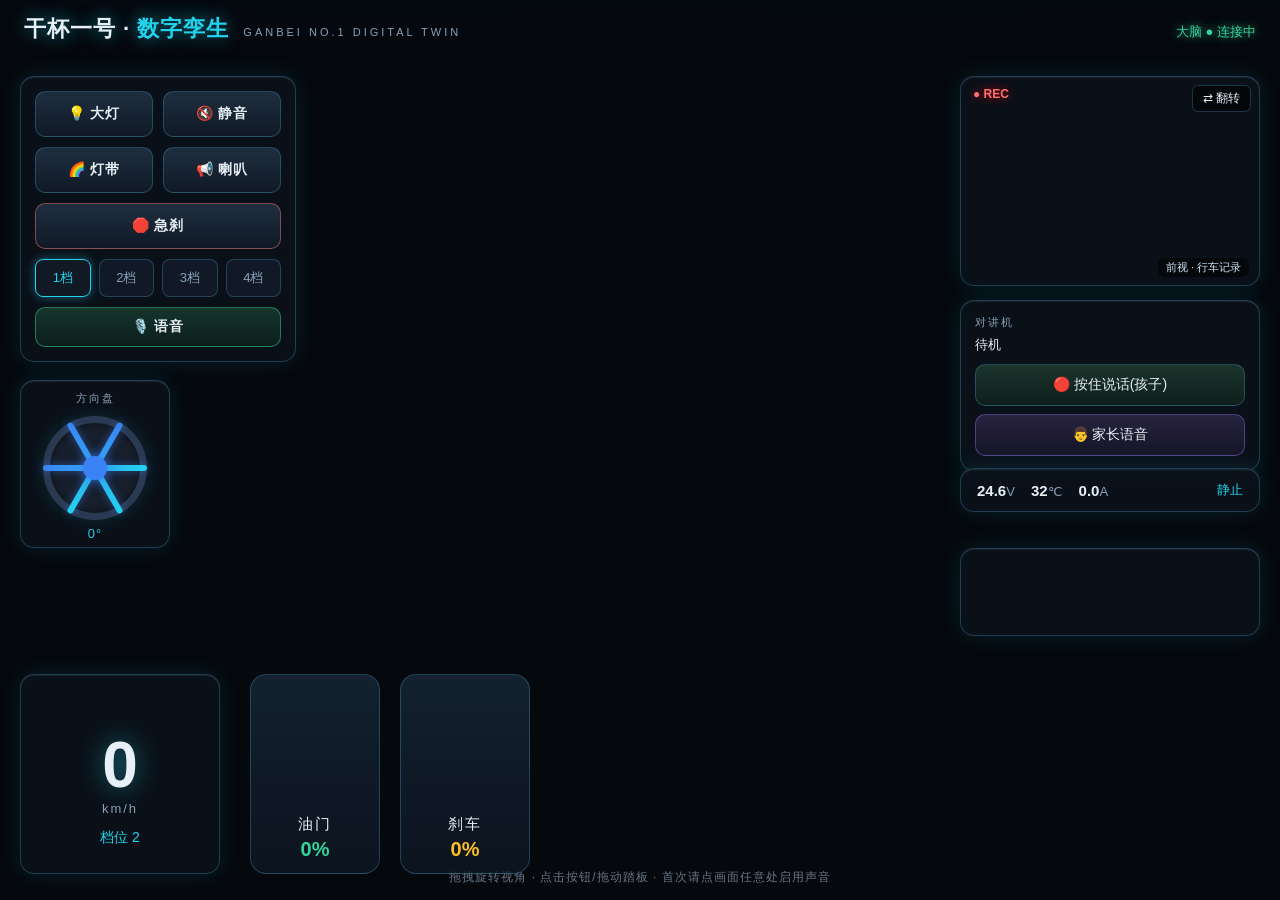
==== software/raspberry_pi/digital_twin/frontend/index.html @ b24187d3 "Replace procedural kart with real ferrari GLB model + GLTFLoader - vendor/ferrari.glb (three.js offi" ====
<!DOCTYPE html>
<html lang="zh">
<head>
  <meta charset="UTF-8">
  <meta name="viewport" content="width=device-width, initial-scale=1.0">
  <title>干杯一号 · 数字孪生驾驶舱</title>
  <link rel="stylesheet" href="style.css">
</head>
<body>
  <!-- Three.js 3D 场景 -->
  <div id="scene"></div>

  <!-- 顶部标题栏 -->
  <header id="hud-top">
    <div class="title">干杯一号 · <span class="accent">数字孪生</span></div>
    <div class="sub">GANBEI NO.1 DIGITAL TWIN</div>
    <div id="status-brain">大脑 ● 连接中</div>
  </header>

  <!-- 中控台按钮 -->
  <div id="controls" class="hud-panel">
    <button class="ctrl" data-key="light">💡 大灯</button>
    <button class="ctrl" data-key="mute">🔇 静音</button>
    <button class="ctrl" data-key="strip">🌈 灯带</button>
    <button class="ctrl" data-key="horn">📢 喇叭</button>
    <button class="ctrl danger" data-key="ebrk">🛑 急刹</button>
    <div id="gears">
      <button class="gear active" data-g="1">1档</button>
      <button class="gear" data-g="2">2档</button>
      <button class="gear" data-g="3">3档</button>
      <button class="gear" data-g="4">4档</button>
    </div>
    <button class="ctrl" id="btn-voice">🎙️ 语音</button>
  </div>

  <!-- 速度表 -->
  <div id="speedometer" class="hud-panel">
    <div class="ring"><div class="ring-mask"></div></div>
    <div id="speed-num">0</div>
    <div id="speed-unit">km/h</div>
    <div id="gear-label">档位 2</div>
  </div>

  <!-- 踏板 -->
  <div id="pedals">
    <div class="pedal" id="throttle"><span class="p-label">油门</span><span class="p-val">0%</span></div>
    <div class="pedal brake" id="brake"><span class="p-label">刹车</span><span class="p-val">0%</span></div>
  </div>

  <!-- 摄像头（真实 PC 摄像头） -->
  <div id="camera-box" class="hud-panel">
    <video id="cam" autoplay playsinline muted></video>
    <div class="cam-rect" id="cam-rec">● REC</div>
    <button class="mini" id="cam-flip">⇄ 翻转</button>
    <div class="cam-mode" id="cam-mode">前视 · 行车记录</div>
  </div>

  <!-- 对讲机 -->
  <div id="talk-box" class="hud-panel">
    <div class="talk-title">对讲机</div>
    <div id="talk-status">待机</div>
    <button class="talk" id="talk-btn">🔴 按住说话(孩子)</button>
    <button class="talk alt" id="parent-btn">👨 家长语音</button>
  </div>

  <!-- 方向盘 -->
  <div id="steering" class="hud-panel">
    <div class="steer-title">方向盘</div>
    <div id="wheel">
      <div class="spoke s1"></div>
      <div class="spoke s2"></div>
      <div class="spoke s3"></div>
      <div class="hub"></div>
    </div>
    <div id="steer-val">0°</div>
  </div>

  <!-- 车辆数据 -->
  <div id="data" class="hud-panel">
    <span><b id="d-volt">24.6</b>V</span>
    <span><b id="d-temp">32</b>℃</span>
    <span><b id="d-amp">0.0</b>A</span>
    <span id="d-state">静止</span>
  </div>

  <!-- 事件日志 -->
  <div id="log" class="hud-panel"></div>

  <!-- 操作提示 -->
  <div id="tip">拖拽旋转视角 · 点击按钮/拖动踏板 · 首次请点画面任意处启用声音</div>

  <script src="vendor/three.min.js"></script>
  <script src="vendor/GLTFLoader.js"></script>
  <script src="app.js"></script>
</body>
</html>
---- software/raspberry_pi/digital_twin/frontend/style.css ----
/* ============ 干杯一号 · 数字孪生驾驶舱 HUD ============ */
* { margin: 0; padding: 0; box-sizing: border-box; user-select: none; }

:root {
  --cyan: #22d3ee;
  --blue: #3b82f6;
  --green: #34d399;
  --yellow: #fbbf24;
  --red: #f87171;
  --text: #e8f0f7;
  --dim: #8aa0b8;
  --panel-bg: rgba(13, 20, 30, 0.72);
  --panel-border: rgba(90, 200, 255, 0.25);
}

body {
  background: #05080d;
  font-family: "Segoe UI", "Microsoft YaHei", sans-serif;
  color: var(--text);
  overflow: hidden;
  height: 100vh;
  width: 100vw;
}

/* ============ 3D 场景 ============ */
#scene { position: fixed; inset: 0; z-index: 0; }
#scene canvas { display: block; }

/* ============ HUD 通用 ============ */
.hud-panel {
  position: fixed;
  background: var(--panel-bg);
  border: 1px solid var(--panel-border);
  border-radius: 14px;
  backdrop-filter: blur(10px);
  box-shadow: 0 0 24px rgba(34, 211, 238, 0.12), inset 0 1px 0 rgba(255,255,255,0.08);
}

/* ============ 顶部 ============ */
#hud-top {
  position: fixed; top: 0; left: 0; right: 0; z-index: 10;
  padding: 14px 24px;
  display: flex; align-items: baseline; gap: 14px;
  background: linear-gradient(180deg, rgba(5,10,16,0.9), transparent);
}
#hud-top .title { font-size: 22px; font-weight: 700; letter-spacing: 1px;
  text-shadow: 0 0 18px rgba(34,211,238,0.6); }
#hud-top .accent { color: var(--cyan); }
#hud-top .sub { color: var(--dim); font-size: 11px; letter-spacing: 3px; }
#status-brain { margin-left: auto; font-size: 13px; color: var(--green);
  text-shadow: 0 0 10px rgba(52,211,153,0.8); }

/* ============ 中控台 ============ */
#controls {
  top: 76px; left: 20px; z-index: 10;
  padding: 14px;
  display: grid; grid-template-columns: repeat(2, 118px);
  gap: 10px;
}
.ctrl {
  height: 46px;
  border-radius: 10px;
  border: 1px solid var(--panel-border);
  background: linear-gradient(180deg, rgba(40,60,80,0.7), rgba(20,30,44,0.7));
  color: var(--text); font-size: 14px; font-weight: 600;
  cursor: pointer; letter-spacing: 1px;
  transition: all .12s;
}
.ctrl:hover { transform: translateY(-1px); box-shadow: 0 0 14px rgba(34,211,238,0.4); }
.ctrl:active { transform: scale(.96); }
.ctrl.on { background: linear-gradient(180deg, rgba(34,211,238,0.4), rgba(59,130,246,0.4));
  border-color: var(--cyan); box-shadow: 0 0 16px rgba(34,211,238,0.5); }
.ctrl.danger { border-color: rgba(248,113,113,0.5); grid-column: 1 / 3; }
.ctrl.danger.on { background: linear-gradient(180deg, rgba(248,113,113,0.5), rgba(190,40,40,0.5)); }
#gears { grid-column: 1 / 3; display: flex; gap: 8px; justify-content: space-between; }
.gear { flex: 1; height: 38px; border-radius: 8px; border: 1px solid var(--panel-border);
  background: rgba(20,30,44,0.7); color: var(--dim); cursor: pointer; font-size: 13px; }
.gear.active { color: var(--cyan); border-color: var(--cyan);
  box-shadow: 0 0 10px rgba(34,211,238,0.4); }
#btn-voice { grid-column: 1 / 3; height: 40px; border-color: rgba(52,211,153,0.5);
  background: linear-gradient(180deg, rgba(30,80,60,0.6), rgba(15,40,30,0.6)); }
#btn-voice.flash { animation: flash 0.8s; }
@keyframes flash { 50% { box-shadow: 0 0 30px rgba(52,211,153,0.9); } }

/* ============ 速度表 ============ */
#speedometer {
  bottom: 26px; left: 20px; z-index: 10;
  width: 200px; height: 200px;
  display: flex; flex-direction: column; align-items: center; justify-content: center;
}
#speed-num { font-size: 64px; font-weight: 800; color: var(--text);
  text-shadow: 0 0 24px rgba(34,211,238,0.5); line-height: 1; }
#speed-unit { color: var(--dim); font-size: 13px; letter-spacing: 2px; margin-top: 4px; }
#gear-label { position: absolute; bottom: 26px; color: var(--cyan); font-size: 14px; }
#speedometer::before {
  content: ""; position: absolute; inset: 8px; border-radius: 50%;
  border: 3px solid transparent;
  background: conic-gradient(var(--cyan) 0deg, transparent 0deg);
  -webkit-mask: radial-gradient(farthest-side, transparent calc(100% - 10px), #000 calc(100% - 9px));
  mask: radial-gradient(farthest-side, transparent calc(100% - 10px), #000 calc(100% - 9px));
  opacity: .5;
}

/* ============ 踏板 ============ */
.pedal {
  position: fixed; bottom: 26px; z-index: 10;
  width: 130px; height: 200px;
  border-radius: 16px;
  border: 1px solid var(--panel-border);
  background: linear-gradient(180deg, rgba(30,50,70,0.6), rgba(15,25,38,0.7));
  display: flex; flex-direction: column; align-items: center; justify-content: flex-end;
  padding-bottom: 12px;
  cursor: pointer;
  overflow: hidden;
}
#throttle { left: 250px; }
#brake { left: 400px; }
.pedal .p-label { font-size: 15px; color: var(--text); letter-spacing: 2px; z-index: 2; }
.pedal .p-val { font-size: 20px; font-weight: 700; z-index: 2; margin-top: 4px; }
#throttle .p-val { color: var(--green); }
#brake .p-val { color: var(--yellow); }
.pedal::after {
  content: ""; position: absolute; bottom: 0; left: 0; right: 0;
  height: var(--pedal, 0); transition: height .06s; border-radius: 16px 16px 0 0;
}
#throttle::after { background: linear-gradient(180deg, rgba(52,211,153,0.7), rgba(52,211,153,0.2)); }
#brake::after { background: linear-gradient(180deg, rgba(251,191,36,0.7), rgba(251,191,36,0.2)); }

/* ============ 摄像头 ============ */
#camera-box { right: 20px; top: 76px; z-index: 10; width: 300px; height: 210px; overflow: hidden; }
#cam { width: 100%; height: 100%; object-fit: cover; transform: scaleX(1); transition: transform .3s; }
#cam.flip { transform: scaleX(-1); }
.cam-rect { position: absolute; top: 10px; left: 12px; color: var(--red); font-size: 12px;
  font-weight: 700; text-shadow: 0 0 8px rgba(255,0,0,0.8); animation: blink 1s infinite; }
@keyframes blink { 50% { opacity: 0.2; } }
.cam-mode { position: absolute; bottom: 8px; right: 10px; color: #cfe3f5; font-size: 11px;
  background: rgba(0,0,0,0.5); padding: 2px 8px; border-radius: 6px; }
#cam-flip { position: absolute; top: 8px; right: 8px; z-index: 5;
  background: rgba(0,0,0,0.55); border: 1px solid var(--panel-border); color: var(--text);
  padding: 4px 10px; border-radius: 6px; cursor: pointer; font-size: 12px; }
#cam-flip:hover { border-color: var(--cyan); }

/* ============ 对讲机 ============ */
#talk-box { right: 20px; top: 300px; z-index: 10; width: 300px; padding: 14px; }
.talk-title { color: var(--dim); font-size: 11px; letter-spacing: 2px; margin-bottom: 6px; }
#talk-status { font-size: 13px; color: var(--text); margin-bottom: 10px; min-height: 18px; }
.talk { width: 100%; height: 42px; border-radius: 10px; border: 1px solid var(--panel-border);
  background: linear-gradient(180deg, rgba(40,80,60,0.6), rgba(20,40,30,0.6));
  color: var(--text); cursor: pointer; font-size: 14px; margin-bottom: 8px; }
.talk:active { transform: scale(.97); box-shadow: 0 0 16px rgba(52,211,153,0.5); }
.talk.alt { background: linear-gradient(180deg, rgba(60,50,90,0.6), rgba(30,25,50,0.6));
  border-color: rgba(150,120,255,0.4); margin-bottom: 0; }

/* ============ 方向盘 ============ */
#steering { left: 20px; top: 380px; z-index: 10; width: 150px; height: 168px;
  padding: 10px; text-align: center; }
.steer-title { color: var(--dim); font-size: 11px; letter-spacing: 2px; }
#wheel { width: 104px; height: 104px; border-radius: 50%;
  border: 7px solid #2a3a52; position: relative; margin: 10px auto 6px;
  background: radial-gradient(circle, #141a26, #1c2434);
  box-shadow: 0 0 18px rgba(34,211,238,0.15), inset 0 0 12px rgba(0,0,0,0.6);
  transition: transform .05s linear; }
.spoke { position: absolute; top: 50%; left: 50%; width: 104px; height: 6px;
  background: linear-gradient(90deg, #3b82f6, #22d3ee); border-radius: 3px;
  box-shadow: 0 0 8px rgba(59,130,246,0.5); }
.s1 { transform: translate(-50%,-50%); }
.s2 { transform: translate(-50%,-50%) rotate(60deg); }
.s3 { transform: translate(-50%,-50%) rotate(120deg); }
.hub { position: absolute; top: 50%; left: 50%; width: 24px; height: 24px;
  transform: translate(-50%,-50%); border-radius: 50%; background: #3b82f6;
  box-shadow: 0 0 14px rgba(59,130,246,0.8); }
#steer-val { color: var(--cyan); font-size: 13px; letter-spacing: 1px; }

/* ============ 数据 ============ */
#data { right: 20px; top: 468px; z-index: 10; width: 300px; padding: 12px 16px;
  display: flex; gap: 16px; align-items: center; font-size: 13px; color: var(--dim); }
#data b { color: var(--text); font-size: 15px; }
#d-state { margin-left: auto; color: var(--cyan); }

/* ============ 日志 ============ */
#log { right: 20px; top: 548px; z-index: 10; width: 300px; padding: 12px 16px;
  min-height: 88px; font-size: 12px; color: var(--dim); line-height: 1.7; }

/* ============ 提示 ============ */
#tip { position: fixed; bottom: 14px; left: 50%; transform: translateX(-50%);
  z-index: 5; color: rgba(170,190,210,0.6); font-size: 12px; letter-spacing: 1px; }
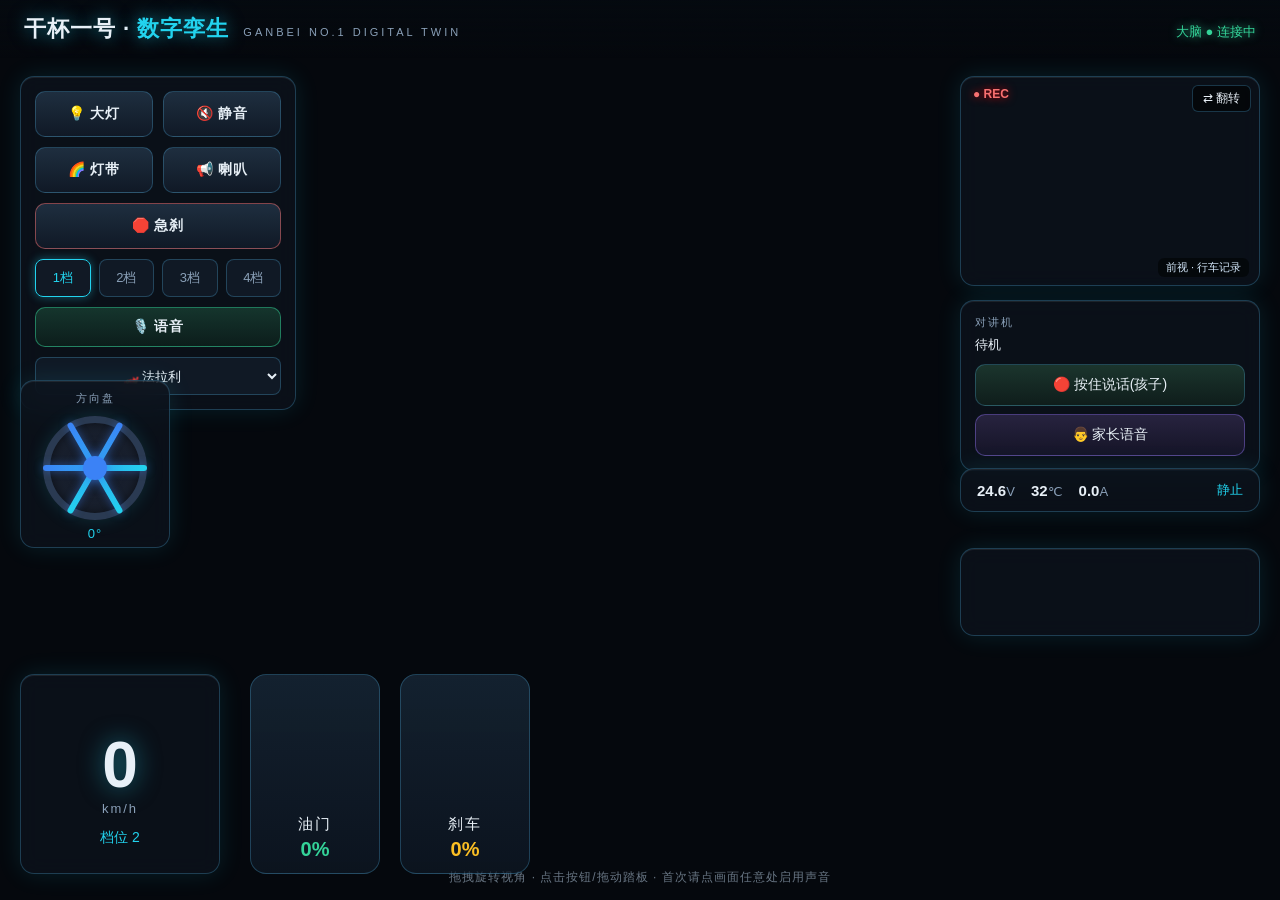
==== commit 837fb112: "Add model switcher — ferrari or CC0 kart, auto-fit for one-mesh models - vendor/kart.glb (CC0 from s" ====
--- a/software/raspberry_pi/digital_twin/frontend/index.html
+++ b/software/raspberry_pi/digital_twin/frontend/index.html
@@ -31,6 +31,10 @@
       <button class="gear" data-g="4">4档</button>
     </div>
     <button class="ctrl" id="btn-voice">🎙️ 语音</button>
+    <select id="model-select" class="model-sel">
+      <option value="ferrari">🏎️ 法拉利</option>
+      <option value="kart">🛞 卡丁车</option>
+    </select>
   </div>
 
   <!-- 速度表 -->
--- a/software/raspberry_pi/digital_twin/frontend/style.css
+++ b/software/raspberry_pi/digital_twin/frontend/style.css
@@ -79,6 +79,11 @@
   box-shadow: 0 0 10px rgba(34,211,238,0.4); }
 #btn-voice { grid-column: 1 / 3; height: 40px; border-color: rgba(52,211,153,0.5);
   background: linear-gradient(180deg, rgba(30,80,60,0.6), rgba(15,40,30,0.6)); }
+.model-sel { grid-column: 1 / 3; height: 38px; border-radius: 8px;
+  background: rgba(20,30,44,0.7); color: var(--text);
+  border: 1px solid var(--panel-border); cursor: pointer; font-size: 13px;
+  text-align: center; }
+.model-sel:focus { outline: none; border-color: var(--cyan); }
 #btn-voice.flash { animation: flash 0.8s; }
 @keyframes flash { 50% { box-shadow: 0 0 30px rgba(52,211,153,0.9); } }
 
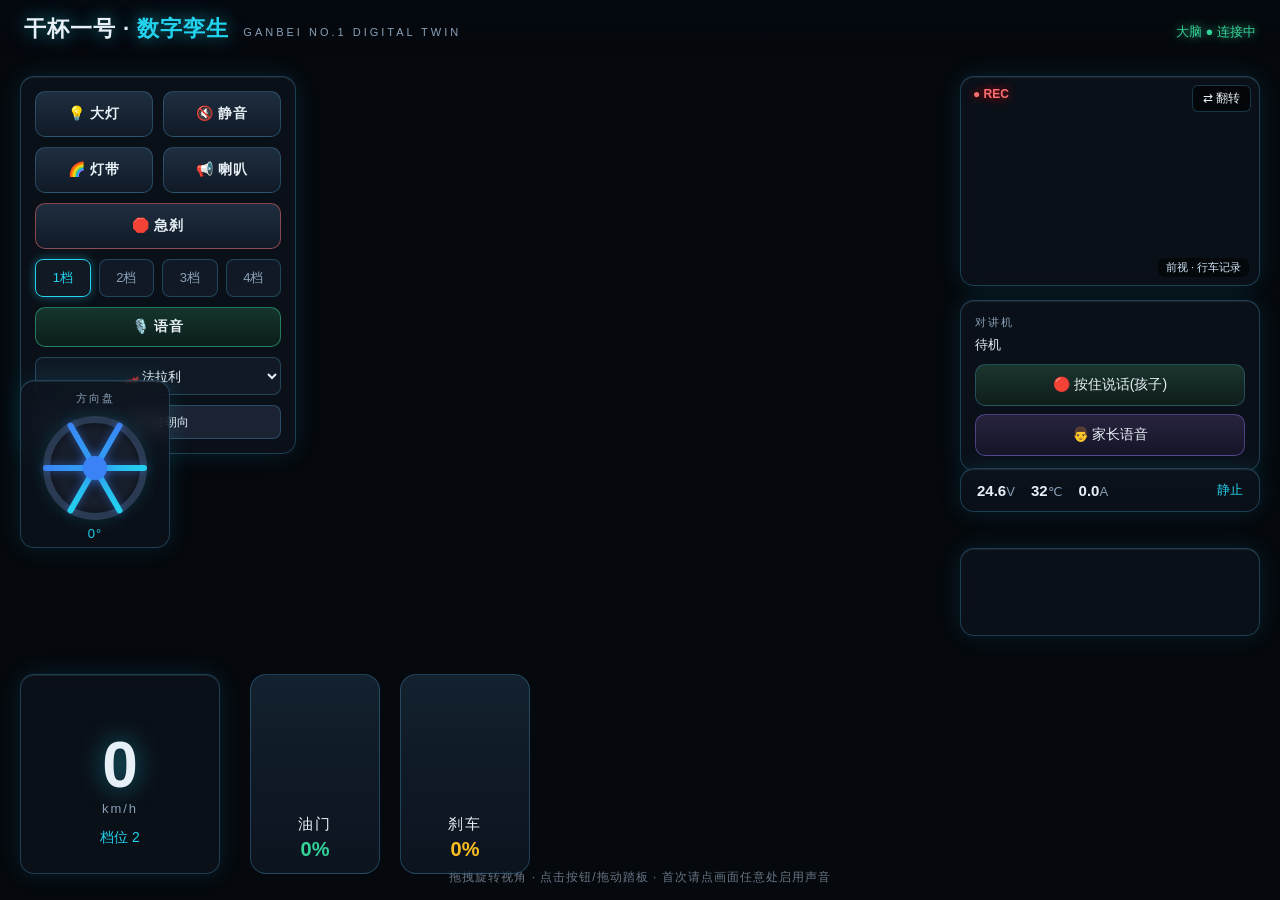
==== commit ea2befcd: "Fix model orientation — attach lights to model, per-model rotY, flip button - Kart nose is actually " ====
--- a/software/raspberry_pi/digital_twin/frontend/index.html
+++ b/software/raspberry_pi/digital_twin/frontend/index.html
@@ -35,6 +35,7 @@
       <option value="ferrari">🏎️ 法拉利</option>
       <option value="kart">🛞 卡丁车</option>
     </select>
+    <button class="flip-btn" id="flip-btn">⇄ 翻转朝向</button>
   </div>
 
   <!-- 速度表 -->
--- a/software/raspberry_pi/digital_twin/frontend/style.css
+++ b/software/raspberry_pi/digital_twin/frontend/style.css
@@ -84,6 +84,10 @@
   border: 1px solid var(--panel-border); cursor: pointer; font-size: 13px;
   text-align: center; }
 .model-sel:focus { outline: none; border-color: var(--cyan); }
+.flip-btn { grid-column: 1 / 3; height: 34px; border-radius: 8px;
+  background: rgba(40,50,70,0.6); color: var(--text);
+  border: 1px solid var(--panel-border); cursor: pointer; font-size: 12px; }
+.flip-btn:hover { border-color: var(--cyan); box-shadow: 0 0 10px rgba(34,211,238,0.3); }
 #btn-voice.flash { animation: flash 0.8s; }
 @keyframes flash { 50% { box-shadow: 0 0 30px rgba(52,211,153,0.9); } }
 
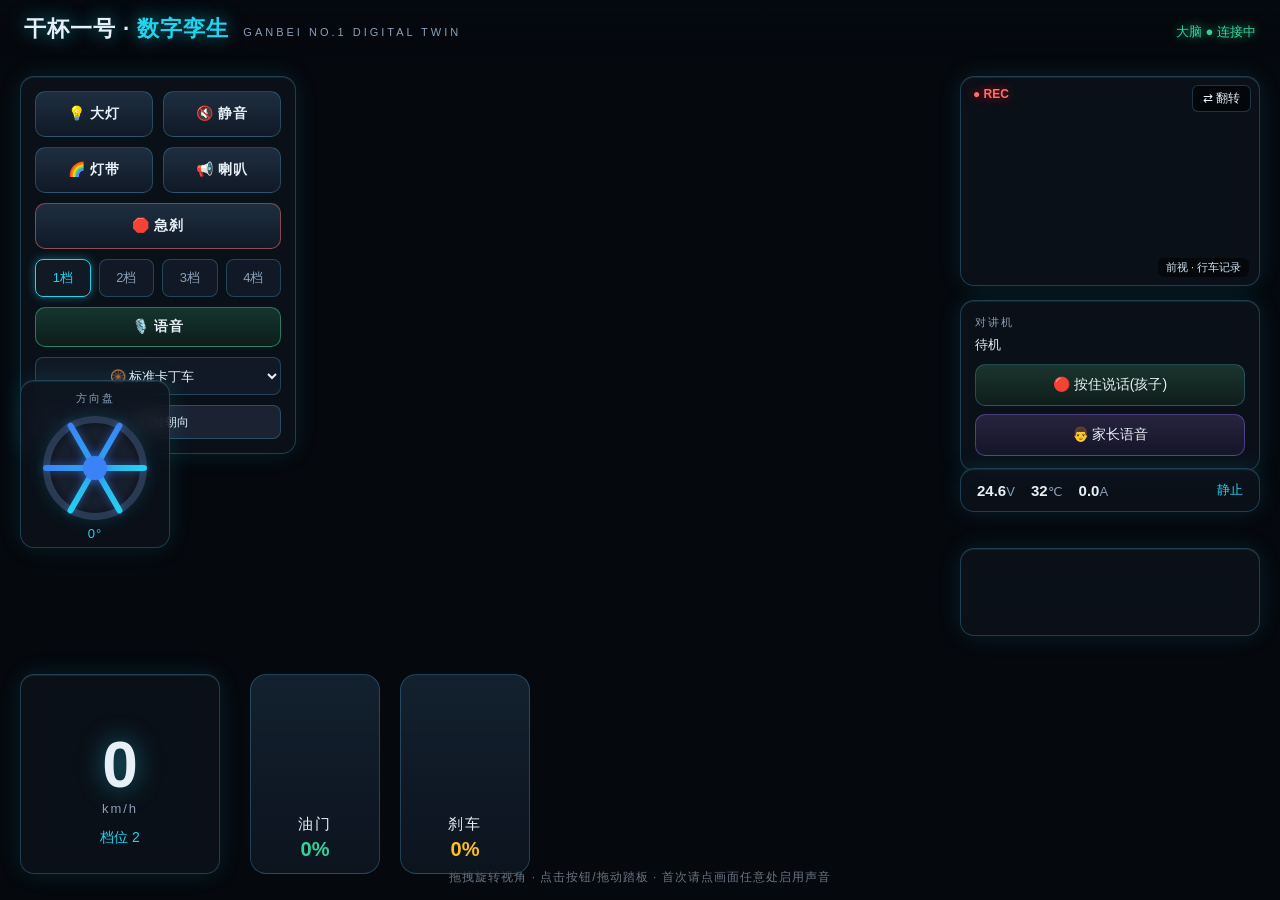
==== commit 73c0cbdd: "Fix strip light logic, remove ferrari, add reliable procedural kart default - brain.py: STRIP_BTN no" ====
--- a/software/raspberry_pi/digital_twin/frontend/index.html
+++ b/software/raspberry_pi/digital_twin/frontend/index.html
@@ -32,8 +32,8 @@
     </div>
     <button class="ctrl" id="btn-voice">🎙️ 语音</button>
     <select id="model-select" class="model-sel">
-      <option value="ferrari">🏎️ 法拉利</option>
-      <option value="kart">🛞 卡丁车</option>
+      <option value="standard">🛞 标准卡丁车</option>
+      <option value="kart">🧪 外部卡丁车</option>
     </select>
     <button class="flip-btn" id="flip-btn">⇄ 翻转朝向</button>
   </div>
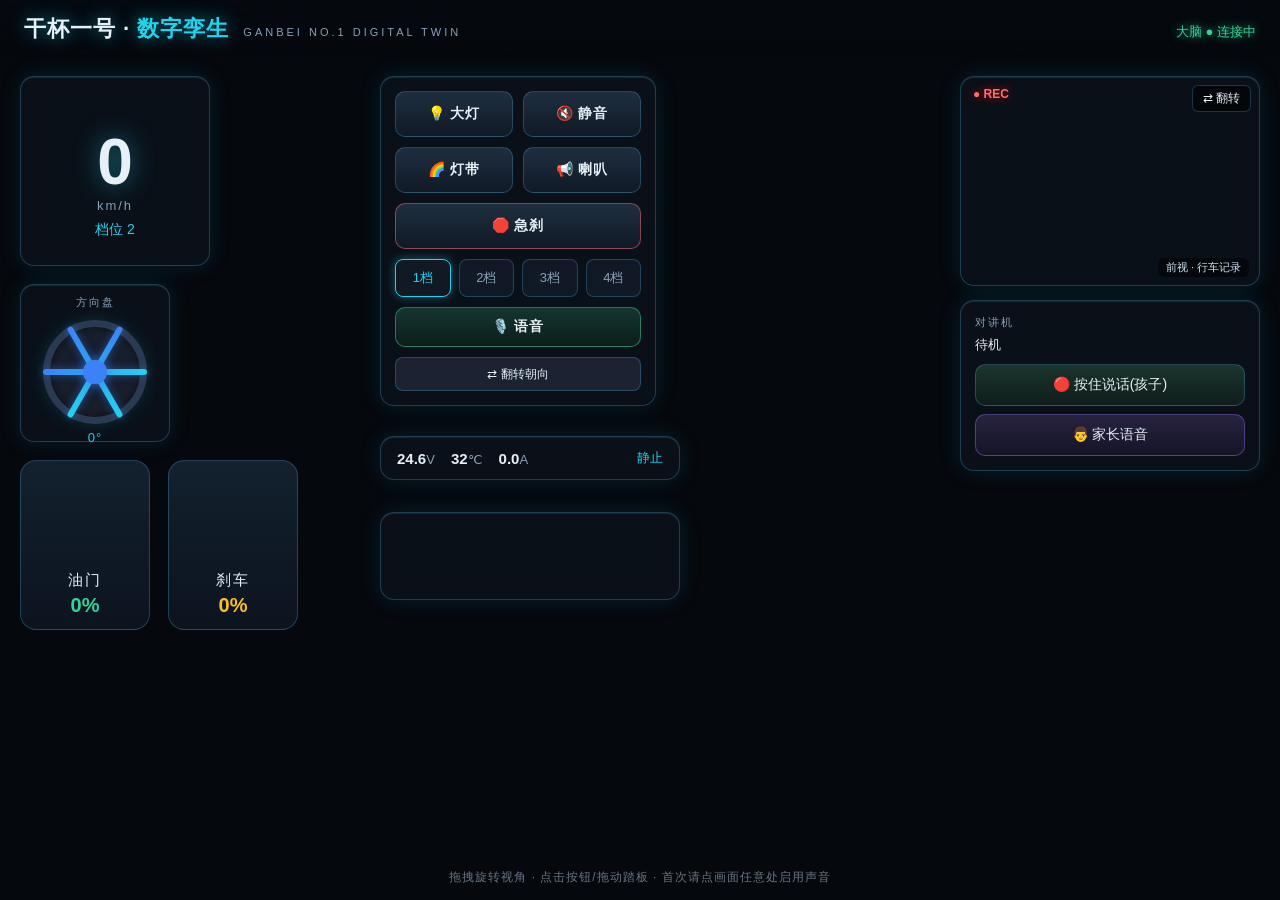
==== commit ca331501: "Keep only external kart, rework UI layout to remove overlap - Remove procedural kart; only kart.glb " ====
--- a/software/raspberry_pi/digital_twin/frontend/index.html
+++ b/software/raspberry_pi/digital_twin/frontend/index.html
@@ -31,10 +31,6 @@
       <button class="gear" data-g="4">4档</button>
     </div>
     <button class="ctrl" id="btn-voice">🎙️ 语音</button>
-    <select id="model-select" class="model-sel">
-      <option value="standard">🛞 标准卡丁车</option>
-      <option value="kart">🧪 外部卡丁车</option>
-    </select>
     <button class="flip-btn" id="flip-btn">⇄ 翻转朝向</button>
   </div>
 
--- a/software/raspberry_pi/digital_twin/frontend/style.css
+++ b/software/raspberry_pi/digital_twin/frontend/style.css
@@ -52,7 +52,7 @@
 
 /* ============ 中控台 ============ */
 #controls {
-  top: 76px; left: 20px; z-index: 10;
+  top: 76px; left: 380px; z-index: 10;
   padding: 14px;
   display: grid; grid-template-columns: repeat(2, 118px);
   gap: 10px;
@@ -93,8 +93,8 @@
 
 /* ============ 速度表 ============ */
 #speedometer {
-  bottom: 26px; left: 20px; z-index: 10;
-  width: 200px; height: 200px;
+  top: 76px; left: 20px; z-index: 10;
+  width: 190px; height: 190px;
   display: flex; flex-direction: column; align-items: center; justify-content: center;
 }
 #speed-num { font-size: 64px; font-weight: 800; color: var(--text);
@@ -112,8 +112,8 @@
 
 /* ============ 踏板 ============ */
 .pedal {
-  position: fixed; bottom: 26px; z-index: 10;
-  width: 130px; height: 200px;
+  position: fixed; z-index: 10;
+  width: 130px; height: 170px;
   border-radius: 16px;
   border: 1px solid var(--panel-border);
   background: linear-gradient(180deg, rgba(30,50,70,0.6), rgba(15,25,38,0.7));
@@ -122,8 +122,8 @@
   cursor: pointer;
   overflow: hidden;
 }
-#throttle { left: 250px; }
-#brake { left: 400px; }
+#throttle { left: 20px; top: 460px; }
+#brake { left: 168px; top: 460px; }
 .pedal .p-label { font-size: 15px; color: var(--text); letter-spacing: 2px; z-index: 2; }
 .pedal .p-val { font-size: 20px; font-weight: 700; z-index: 2; margin-top: 4px; }
 #throttle .p-val { color: var(--green); }
@@ -161,7 +161,7 @@
   border-color: rgba(150,120,255,0.4); margin-bottom: 0; }
 
 /* ============ 方向盘 ============ */
-#steering { left: 20px; top: 380px; z-index: 10; width: 150px; height: 168px;
+#steering { left: 20px; top: 284px; z-index: 10; width: 150px; height: 158px;
   padding: 10px; text-align: center; }
 .steer-title { color: var(--dim); font-size: 11px; letter-spacing: 2px; }
 #wheel { width: 104px; height: 104px; border-radius: 50%;
@@ -181,13 +181,13 @@
 #steer-val { color: var(--cyan); font-size: 13px; letter-spacing: 1px; }
 
 /* ============ 数据 ============ */
-#data { right: 20px; top: 468px; z-index: 10; width: 300px; padding: 12px 16px;
+#data { left: 380px; top: 436px; z-index: 10; width: 300px; padding: 12px 16px;
   display: flex; gap: 16px; align-items: center; font-size: 13px; color: var(--dim); }
 #data b { color: var(--text); font-size: 15px; }
 #d-state { margin-left: auto; color: var(--cyan); }
 
 /* ============ 日志 ============ */
-#log { right: 20px; top: 548px; z-index: 10; width: 300px; padding: 12px 16px;
+#log { left: 380px; top: 512px; z-index: 10; width: 300px; padding: 12px 16px;
   min-height: 88px; font-size: 12px; color: var(--dim); line-height: 1.7; }
 
 /* ============ 提示 ============ */
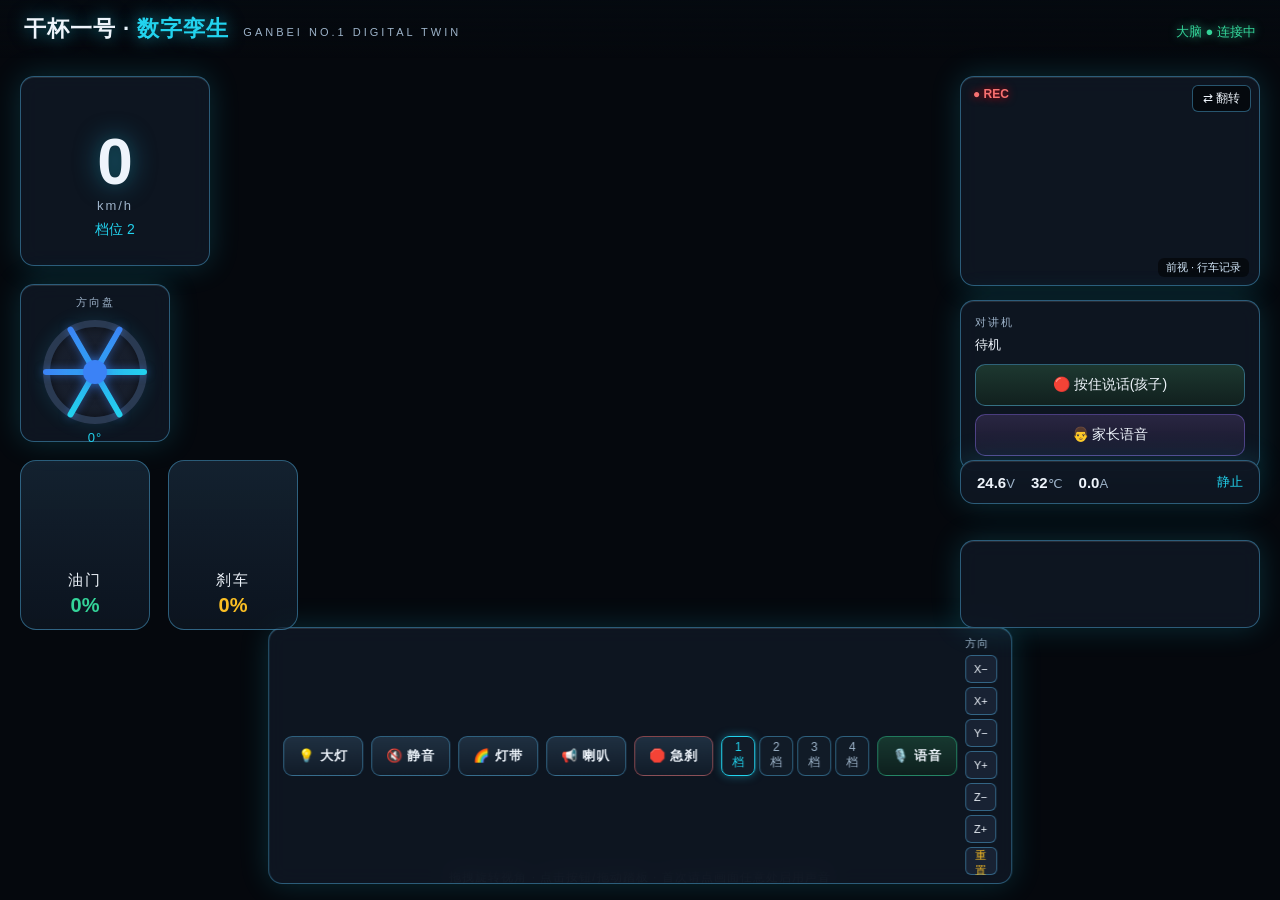
==== commit e40a8f6b: "Add real-time model orientation adjustment buttons (X/Y/Z ±90°, reset) Since orientation tuning from" ====
--- a/software/raspberry_pi/digital_twin/frontend/index.html
+++ b/software/raspberry_pi/digital_twin/frontend/index.html
@@ -31,7 +31,16 @@
       <button class="gear" data-g="4">4档</button>
     </div>
     <button class="ctrl" id="btn-voice">🎙️ 语音</button>
-    <button class="flip-btn" id="flip-btn">⇄ 翻转朝向</button>
+    <div class="orient-row">
+      <span class="orient-label">方向</span>
+      <button class="orient" data-ax="x" data-dir="-1">X−</button>
+      <button class="orient" data-ax="x" data-dir="1">X+</button>
+      <button class="orient" data-ax="y" data-dir="-1">Y−</button>
+      <button class="orient" data-ax="y" data-dir="1">Y+</button>
+      <button class="orient" data-ax="z" data-dir="-1">Z−</button>
+      <button class="orient" data-ax="z" data-dir="1">Z+</button>
+      <button class="orient reset" id="orient-reset">重置</button>
+    </div>
   </div>
 
   <!-- 速度表 -->
--- a/software/raspberry_pi/digital_twin/frontend/style.css
+++ b/software/raspberry_pi/digital_twin/frontend/style.css
@@ -7,10 +7,10 @@
   --green: #34d399;
   --yellow: #fbbf24;
   --red: #f87171;
-  --text: #e8f0f7;
-  --dim: #8aa0b8;
-  --panel-bg: rgba(13, 20, 30, 0.72);
-  --panel-border: rgba(90, 200, 255, 0.25);
+  --text: #eef4fb;
+  --dim: #9db3c9;
+  --panel-bg: rgba(15, 23, 36, 0.88);
+  --panel-border: rgba(90, 200, 255, 0.4);
 }
 
 body {
@@ -33,7 +33,7 @@
   border: 1px solid var(--panel-border);
   border-radius: 14px;
   backdrop-filter: blur(10px);
-  box-shadow: 0 0 24px rgba(34, 211, 238, 0.12), inset 0 1px 0 rgba(255,255,255,0.08);
+  box-shadow: 0 0 30px rgba(34, 211, 238, 0.18), inset 0 1px 0 rgba(255,255,255,0.1);
 }
 
 /* ============ 顶部 ============ */
@@ -52,42 +52,48 @@
 
 /* ============ 中控台 ============ */
 #controls {
-  top: 76px; left: 380px; z-index: 10;
-  padding: 14px;
-  display: grid; grid-template-columns: repeat(2, 118px);
-  gap: 10px;
+  bottom: 16px; left: 50%; transform: translateX(-50%);
+  z-index: 10; padding: 8px 14px;
+  display: flex; align-items: center; gap: 8px;
 }
 .ctrl {
-  height: 46px;
-  border-radius: 10px;
+  height: 40px; padding: 0 14px;
+  border-radius: 9px;
   border: 1px solid var(--panel-border);
   background: linear-gradient(180deg, rgba(40,60,80,0.7), rgba(20,30,44,0.7));
-  color: var(--text); font-size: 14px; font-weight: 600;
-  cursor: pointer; letter-spacing: 1px;
+  color: var(--text); font-size: 13px; font-weight: 600;
+  cursor: pointer; letter-spacing: 1px; white-space: nowrap;
   transition: all .12s;
 }
 .ctrl:hover { transform: translateY(-1px); box-shadow: 0 0 14px rgba(34,211,238,0.4); }
 .ctrl:active { transform: scale(.96); }
 .ctrl.on { background: linear-gradient(180deg, rgba(34,211,238,0.4), rgba(59,130,246,0.4));
   border-color: var(--cyan); box-shadow: 0 0 16px rgba(34,211,238,0.5); }
-.ctrl.danger { border-color: rgba(248,113,113,0.5); grid-column: 1 / 3; }
+.ctrl.danger { border-color: rgba(248,113,113,0.5); }
 .ctrl.danger.on { background: linear-gradient(180deg, rgba(248,113,113,0.5), rgba(190,40,40,0.5)); }
-#gears { grid-column: 1 / 3; display: flex; gap: 8px; justify-content: space-between; }
-.gear { flex: 1; height: 38px; border-radius: 8px; border: 1px solid var(--panel-border);
-  background: rgba(20,30,44,0.7); color: var(--dim); cursor: pointer; font-size: 13px; }
+#gears { display: flex; gap: 4px; }
+.gear { height: 40px; padding: 0 10px; border-radius: 8px; border: 1px solid var(--panel-border);
+  background: rgba(20,30,44,0.7); color: var(--dim); cursor: pointer; font-size: 12px; }
 .gear.active { color: var(--cyan); border-color: var(--cyan);
   box-shadow: 0 0 10px rgba(34,211,238,0.4); }
-#btn-voice { grid-column: 1 / 3; height: 40px; border-color: rgba(52,211,153,0.5);
+#btn-voice { height: 40px; border-color: rgba(52,211,153,0.5);
   background: linear-gradient(180deg, rgba(30,80,60,0.6), rgba(15,40,30,0.6)); }
 .model-sel { grid-column: 1 / 3; height: 38px; border-radius: 8px;
   background: rgba(20,30,44,0.7); color: var(--text);
   border: 1px solid var(--panel-border); cursor: pointer; font-size: 13px;
   text-align: center; }
 .model-sel:focus { outline: none; border-color: var(--cyan); }
-.flip-btn { grid-column: 1 / 3; height: 34px; border-radius: 8px;
+.flip-btn { height: 40px; padding: 0 12px; border-radius: 8px;
   background: rgba(40,50,70,0.6); color: var(--text);
   border: 1px solid var(--panel-border); cursor: pointer; font-size: 12px; }
 .flip-btn:hover { border-color: var(--cyan); box-shadow: 0 0 10px rgba(34,211,238,0.3); }
+.orient-row { display: flex; align-items: center; gap: 4px; flex-wrap: wrap; }
+.orient-label { color: var(--dim); font-size: 11px; margin-right: 2px; letter-spacing: 1px; }
+.orient { height: 28px; padding: 0 8px; border-radius: 6px;
+  background: rgba(30,40,60,0.7); color: var(--text);
+  border: 1px solid var(--panel-border); cursor: pointer; font-size: 11px; }
+.orient:hover { border-color: var(--cyan); box-shadow: 0 0 8px rgba(34,211,238,0.3); }
+.orient.reset { color: var(--yellow); }
 #btn-voice.flash { animation: flash 0.8s; }
 @keyframes flash { 50% { box-shadow: 0 0 30px rgba(52,211,153,0.9); } }
 
@@ -181,13 +187,13 @@
 #steer-val { color: var(--cyan); font-size: 13px; letter-spacing: 1px; }
 
 /* ============ 数据 ============ */
-#data { left: 380px; top: 436px; z-index: 10; width: 300px; padding: 12px 16px;
+#data { right: 20px; top: 460px; z-index: 10; width: 300px; padding: 12px 16px;
   display: flex; gap: 16px; align-items: center; font-size: 13px; color: var(--dim); }
 #data b { color: var(--text); font-size: 15px; }
 #d-state { margin-left: auto; color: var(--cyan); }
 
 /* ============ 日志 ============ */
-#log { left: 380px; top: 512px; z-index: 10; width: 300px; padding: 12px 16px;
+#log { right: 20px; top: 540px; z-index: 10; width: 300px; padding: 12px 16px;
   min-height: 88px; font-size: 12px; color: var(--dim); line-height: 1.7; }
 
 /* ============ 提示 ============ */
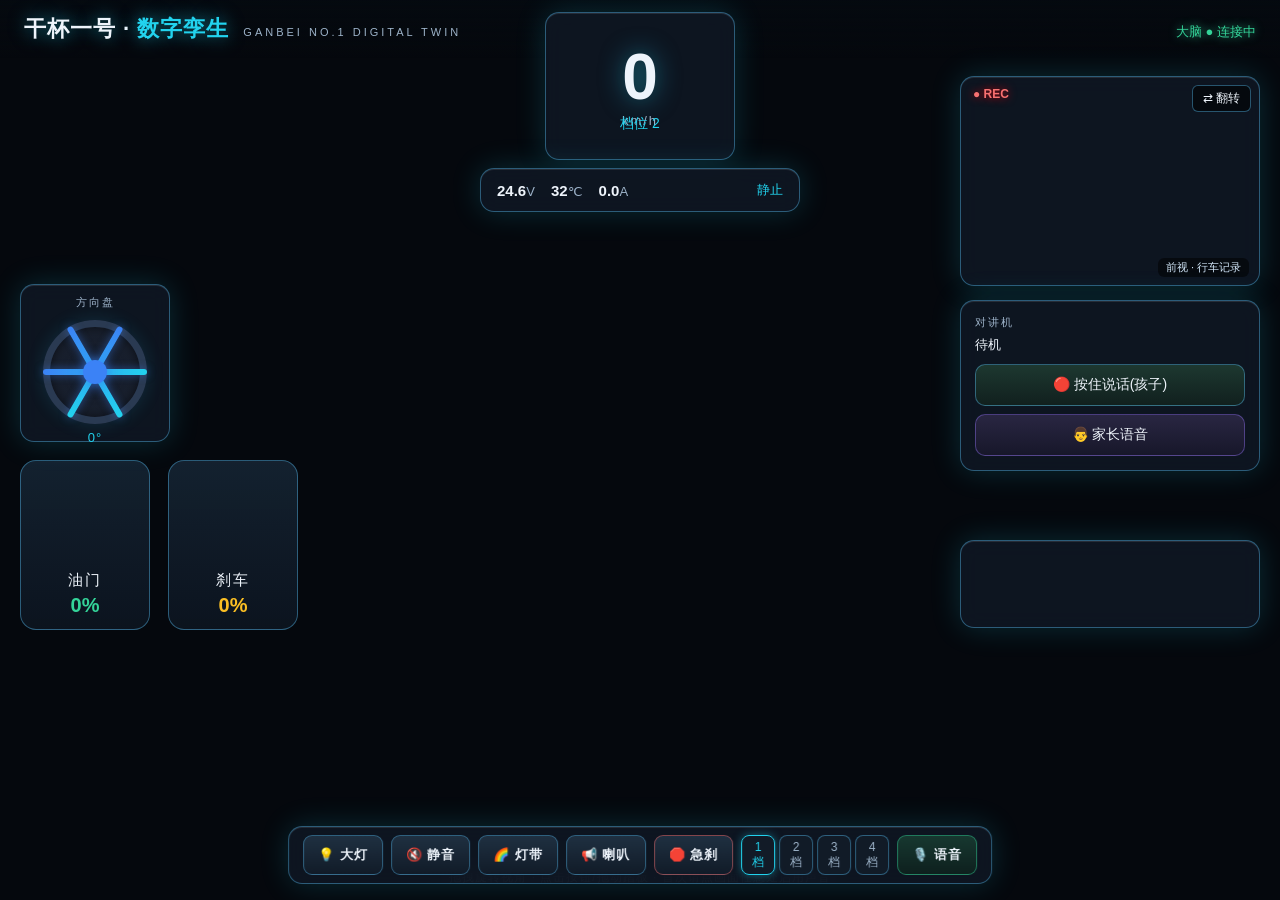
==== commit a4c8e883: "UI polish: HUD layout, headlight fix, e-brake toggle - Remove orientation buttons (direction now fix" ====
--- a/software/raspberry_pi/digital_twin/frontend/index.html
+++ b/software/raspberry_pi/digital_twin/frontend/index.html
@@ -31,16 +31,6 @@
       <button class="gear" data-g="4">4档</button>
     </div>
     <button class="ctrl" id="btn-voice">🎙️ 语音</button>
-    <div class="orient-row">
-      <span class="orient-label">方向</span>
-      <button class="orient" data-ax="x" data-dir="-1">X−</button>
-      <button class="orient" data-ax="x" data-dir="1">X+</button>
-      <button class="orient" data-ax="y" data-dir="-1">Y−</button>
-      <button class="orient" data-ax="y" data-dir="1">Y+</button>
-      <button class="orient" data-ax="z" data-dir="-1">Z−</button>
-      <button class="orient" data-ax="z" data-dir="1">Z+</button>
-      <button class="orient reset" id="orient-reset">重置</button>
-    </div>
   </div>
 
   <!-- 速度表 -->
--- a/software/raspberry_pi/digital_twin/frontend/style.css
+++ b/software/raspberry_pi/digital_twin/frontend/style.css
@@ -87,20 +87,13 @@
   background: rgba(40,50,70,0.6); color: var(--text);
   border: 1px solid var(--panel-border); cursor: pointer; font-size: 12px; }
 .flip-btn:hover { border-color: var(--cyan); box-shadow: 0 0 10px rgba(34,211,238,0.3); }
-.orient-row { display: flex; align-items: center; gap: 4px; flex-wrap: wrap; }
-.orient-label { color: var(--dim); font-size: 11px; margin-right: 2px; letter-spacing: 1px; }
-.orient { height: 28px; padding: 0 8px; border-radius: 6px;
-  background: rgba(30,40,60,0.7); color: var(--text);
-  border: 1px solid var(--panel-border); cursor: pointer; font-size: 11px; }
-.orient:hover { border-color: var(--cyan); box-shadow: 0 0 8px rgba(34,211,238,0.3); }
-.orient.reset { color: var(--yellow); }
 #btn-voice.flash { animation: flash 0.8s; }
 @keyframes flash { 50% { box-shadow: 0 0 30px rgba(52,211,153,0.9); } }
 
 /* ============ 速度表 ============ */
 #speedometer {
-  top: 76px; left: 20px; z-index: 10;
-  width: 190px; height: 190px;
+  top: 12px; left: 50%; transform: translateX(-50%); z-index: 10;
+  width: 190px; height: 148px;
   display: flex; flex-direction: column; align-items: center; justify-content: center;
 }
 #speed-num { font-size: 64px; font-weight: 800; color: var(--text);
@@ -187,7 +180,8 @@
 #steer-val { color: var(--cyan); font-size: 13px; letter-spacing: 1px; }
 
 /* ============ 数据 ============ */
-#data { right: 20px; top: 460px; z-index: 10; width: 300px; padding: 12px 16px;
+#data { left: 50%; transform: translateX(-50%); top: 168px; z-index: 10;
+  width: 320px; padding: 12px 16px;
   display: flex; gap: 16px; align-items: center; font-size: 13px; color: var(--dim); }
 #data b { color: var(--text); font-size: 15px; }
 #d-state { margin-left: auto; color: var(--cyan); }
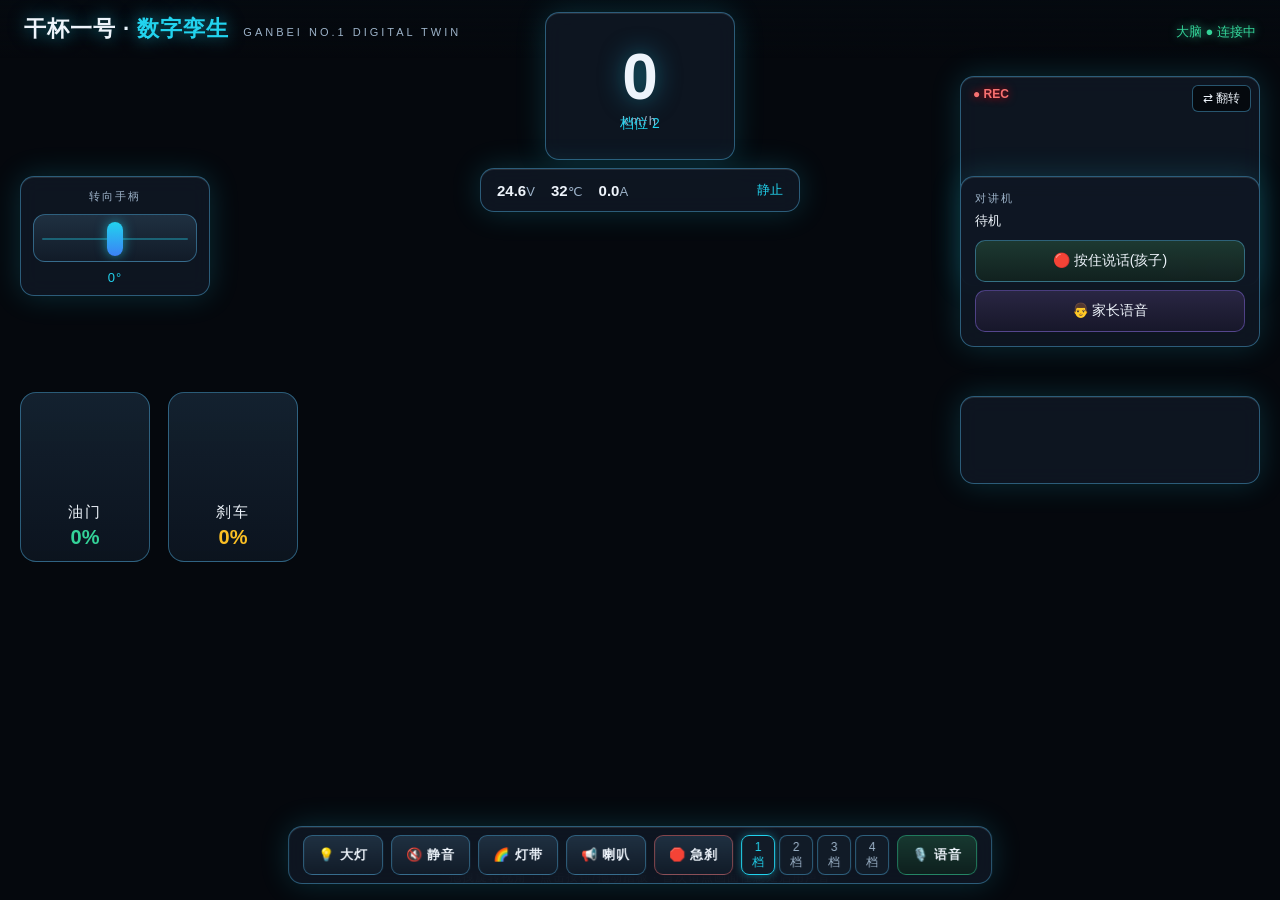
==== commit cf34b29a: "Kart steering handle, silent idle, balanced layout, parent hold-to-talk - Steering wheel → kart-styl" ====
--- a/software/raspberry_pi/digital_twin/frontend/index.html
+++ b/software/raspberry_pi/digital_twin/frontend/index.html
@@ -63,14 +63,12 @@
     <button class="talk alt" id="parent-btn">👨 家长语音</button>
   </div>
 
-  <!-- 方向盘 -->
+  <!-- 转向手柄（卡丁车式） -->
   <div id="steering" class="hud-panel">
-    <div class="steer-title">方向盘</div>
-    <div id="wheel">
-      <div class="spoke s1"></div>
-      <div class="spoke s2"></div>
-      <div class="spoke s3"></div>
-      <div class="hub"></div>
+    <div class="steer-title">转向手柄</div>
+    <div id="steer-handle">
+      <div class="handle-line"></div>
+      <div class="handle-knob" id="steer-knob"></div>
     </div>
     <div id="steer-val">0°</div>
   </div>
--- a/software/raspberry_pi/digital_twin/frontend/style.css
+++ b/software/raspberry_pi/digital_twin/frontend/style.css
@@ -121,8 +121,8 @@
   cursor: pointer;
   overflow: hidden;
 }
-#throttle { left: 20px; top: 460px; }
-#brake { left: 168px; top: 460px; }
+#throttle { left: 20px; top: 392px; }
+#brake { left: 168px; top: 392px; }
 .pedal .p-label { font-size: 15px; color: var(--text); letter-spacing: 2px; z-index: 2; }
 .pedal .p-val { font-size: 20px; font-weight: 700; z-index: 2; margin-top: 4px; }
 #throttle .p-val { color: var(--green); }
@@ -149,7 +149,7 @@
 #cam-flip:hover { border-color: var(--cyan); }
 
 /* ============ 对讲机 ============ */
-#talk-box { right: 20px; top: 300px; z-index: 10; width: 300px; padding: 14px; }
+#talk-box { right: 20px; top: 176px; z-index: 10; width: 300px; padding: 14px; }
 .talk-title { color: var(--dim); font-size: 11px; letter-spacing: 2px; margin-bottom: 6px; }
 #talk-status { font-size: 13px; color: var(--text); margin-bottom: 10px; min-height: 18px; }
 .talk { width: 100%; height: 42px; border-radius: 10px; border: 1px solid var(--panel-border);
@@ -159,25 +159,20 @@
 .talk.alt { background: linear-gradient(180deg, rgba(60,50,90,0.6), rgba(30,25,50,0.6));
   border-color: rgba(150,120,255,0.4); margin-bottom: 0; }
 
-/* ============ 方向盘 ============ */
-#steering { left: 20px; top: 284px; z-index: 10; width: 150px; height: 158px;
-  padding: 10px; text-align: center; }
-.steer-title { color: var(--dim); font-size: 11px; letter-spacing: 2px; }
-#wheel { width: 104px; height: 104px; border-radius: 50%;
-  border: 7px solid #2a3a52; position: relative; margin: 10px auto 6px;
-  background: radial-gradient(circle, #141a26, #1c2434);
-  box-shadow: 0 0 18px rgba(34,211,238,0.15), inset 0 0 12px rgba(0,0,0,0.6);
-  transition: transform .05s linear; }
-.spoke { position: absolute; top: 50%; left: 50%; width: 104px; height: 6px;
-  background: linear-gradient(90deg, #3b82f6, #22d3ee); border-radius: 3px;
-  box-shadow: 0 0 8px rgba(59,130,246,0.5); }
-.s1 { transform: translate(-50%,-50%); }
-.s2 { transform: translate(-50%,-50%) rotate(60deg); }
-.s3 { transform: translate(-50%,-50%) rotate(120deg); }
-.hub { position: absolute; top: 50%; left: 50%; width: 24px; height: 24px;
-  transform: translate(-50%,-50%); border-radius: 50%; background: #3b82f6;
-  box-shadow: 0 0 14px rgba(59,130,246,0.8); }
-#steer-val { color: var(--cyan); font-size: 13px; letter-spacing: 1px; }
+/* ============ 转向手柄（卡丁车式） ============ */
+#steering { left: 20px; top: 176px; z-index: 10; width: 190px; height: 120px;
+  padding: 12px; text-align: center; }
+.steer-title { color: var(--dim); font-size: 11px; letter-spacing: 2px; margin-bottom: 10px; }
+#steer-handle { position: relative; width: 100%; height: 48px; border-radius: 12px;
+  background: linear-gradient(180deg, rgba(40,60,80,0.7), rgba(20,30,44,0.7));
+  border: 1px solid var(--panel-border); cursor: grab; overflow: hidden; }
+#steer-handle:active { cursor: grabbing; }
+.handle-line { position: absolute; left: 8px; right: 8px; top: 50%; height: 2px;
+  background: rgba(34,211,238,0.35); border-radius: 2px; }
+.handle-knob { position: absolute; top: 7px; left: calc(50% - 8px); width: 16px; height: 34px;
+  border-radius: 8px; background: linear-gradient(180deg, #22d3ee, #3b82f6);
+  box-shadow: 0 0 12px rgba(34,211,238,0.6); transition: left .05s linear; }
+#steer-val { color: var(--cyan); font-size: 13px; margin-top: 8px; letter-spacing: 1px; }
 
 /* ============ 数据 ============ */
 #data { left: 50%; transform: translateX(-50%); top: 168px; z-index: 10;
@@ -187,7 +182,7 @@
 #d-state { margin-left: auto; color: var(--cyan); }
 
 /* ============ 日志 ============ */
-#log { right: 20px; top: 540px; z-index: 10; width: 300px; padding: 12px 16px;
+#log { right: 20px; top: 396px; z-index: 10; width: 300px; padding: 12px 16px;
   min-height: 88px; font-size: 12px; color: var(--dim); line-height: 1.7; }
 
 /* ============ 提示 ============ */
